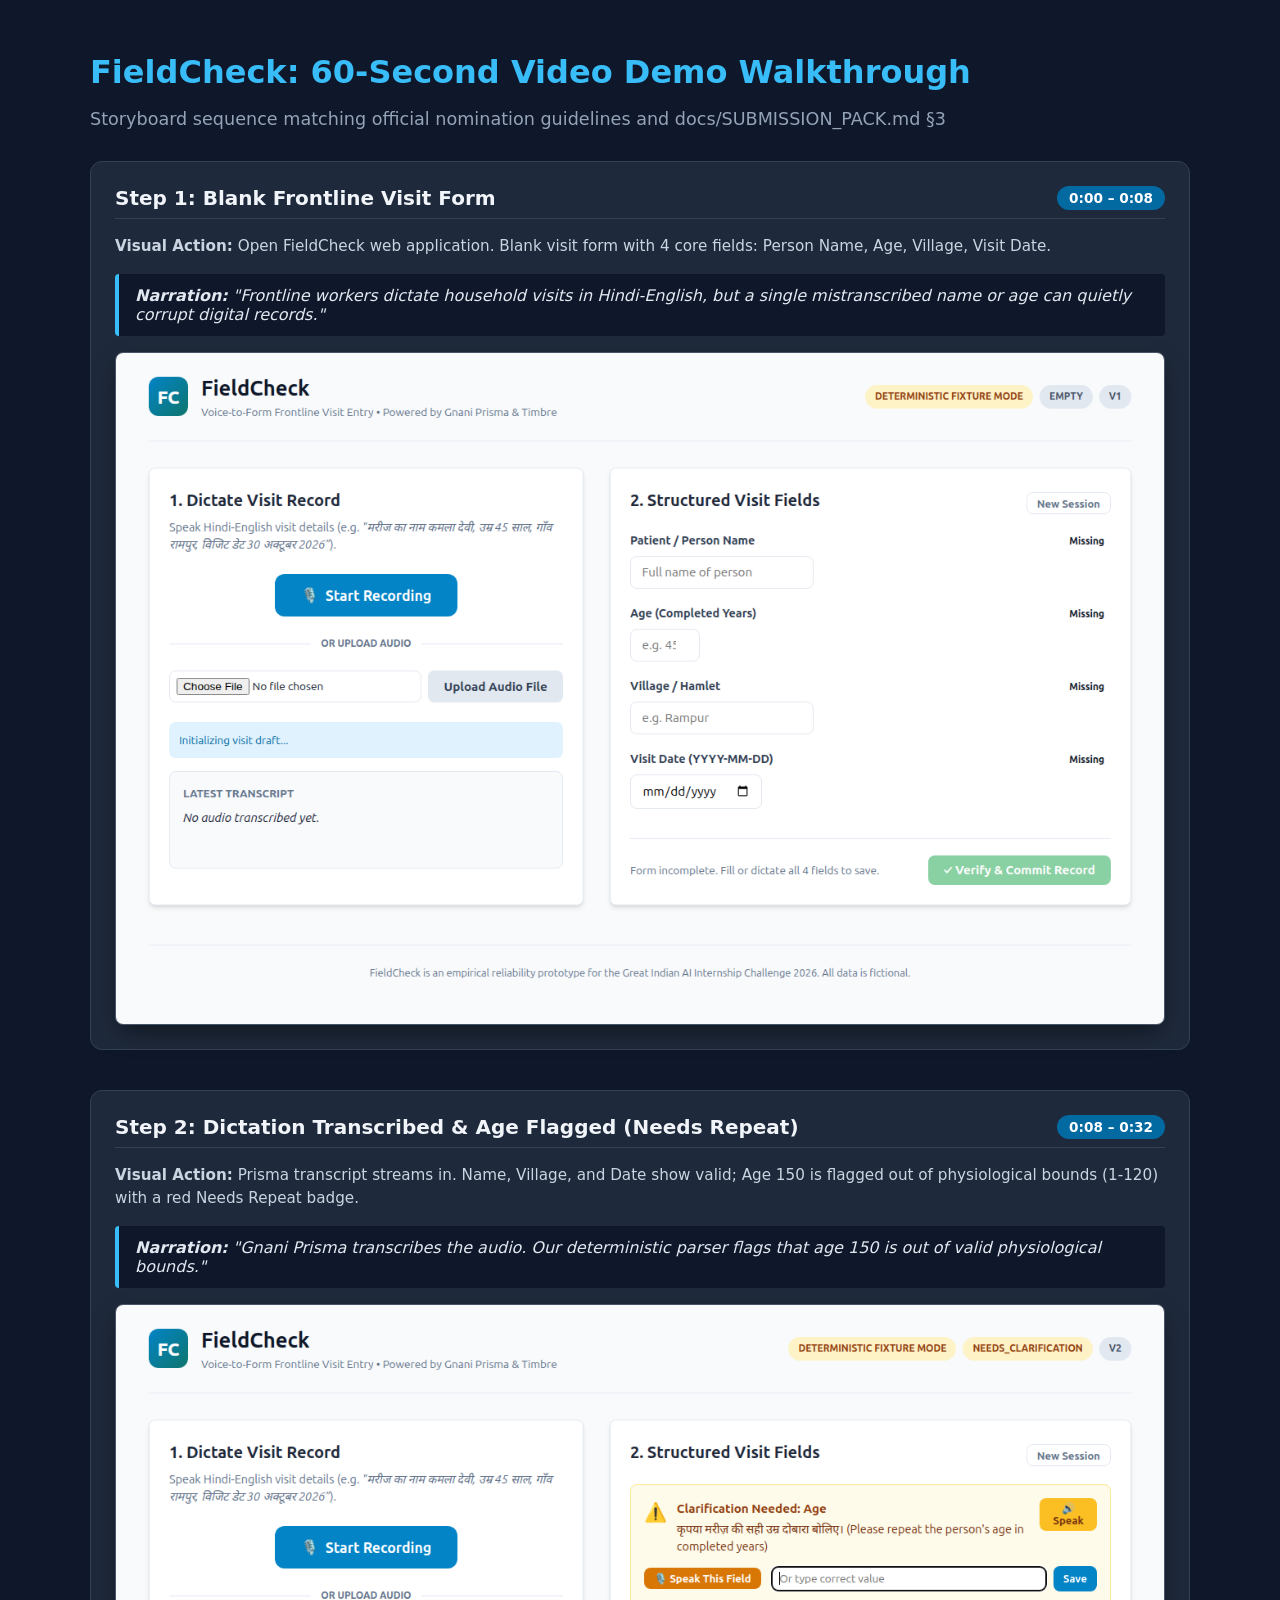
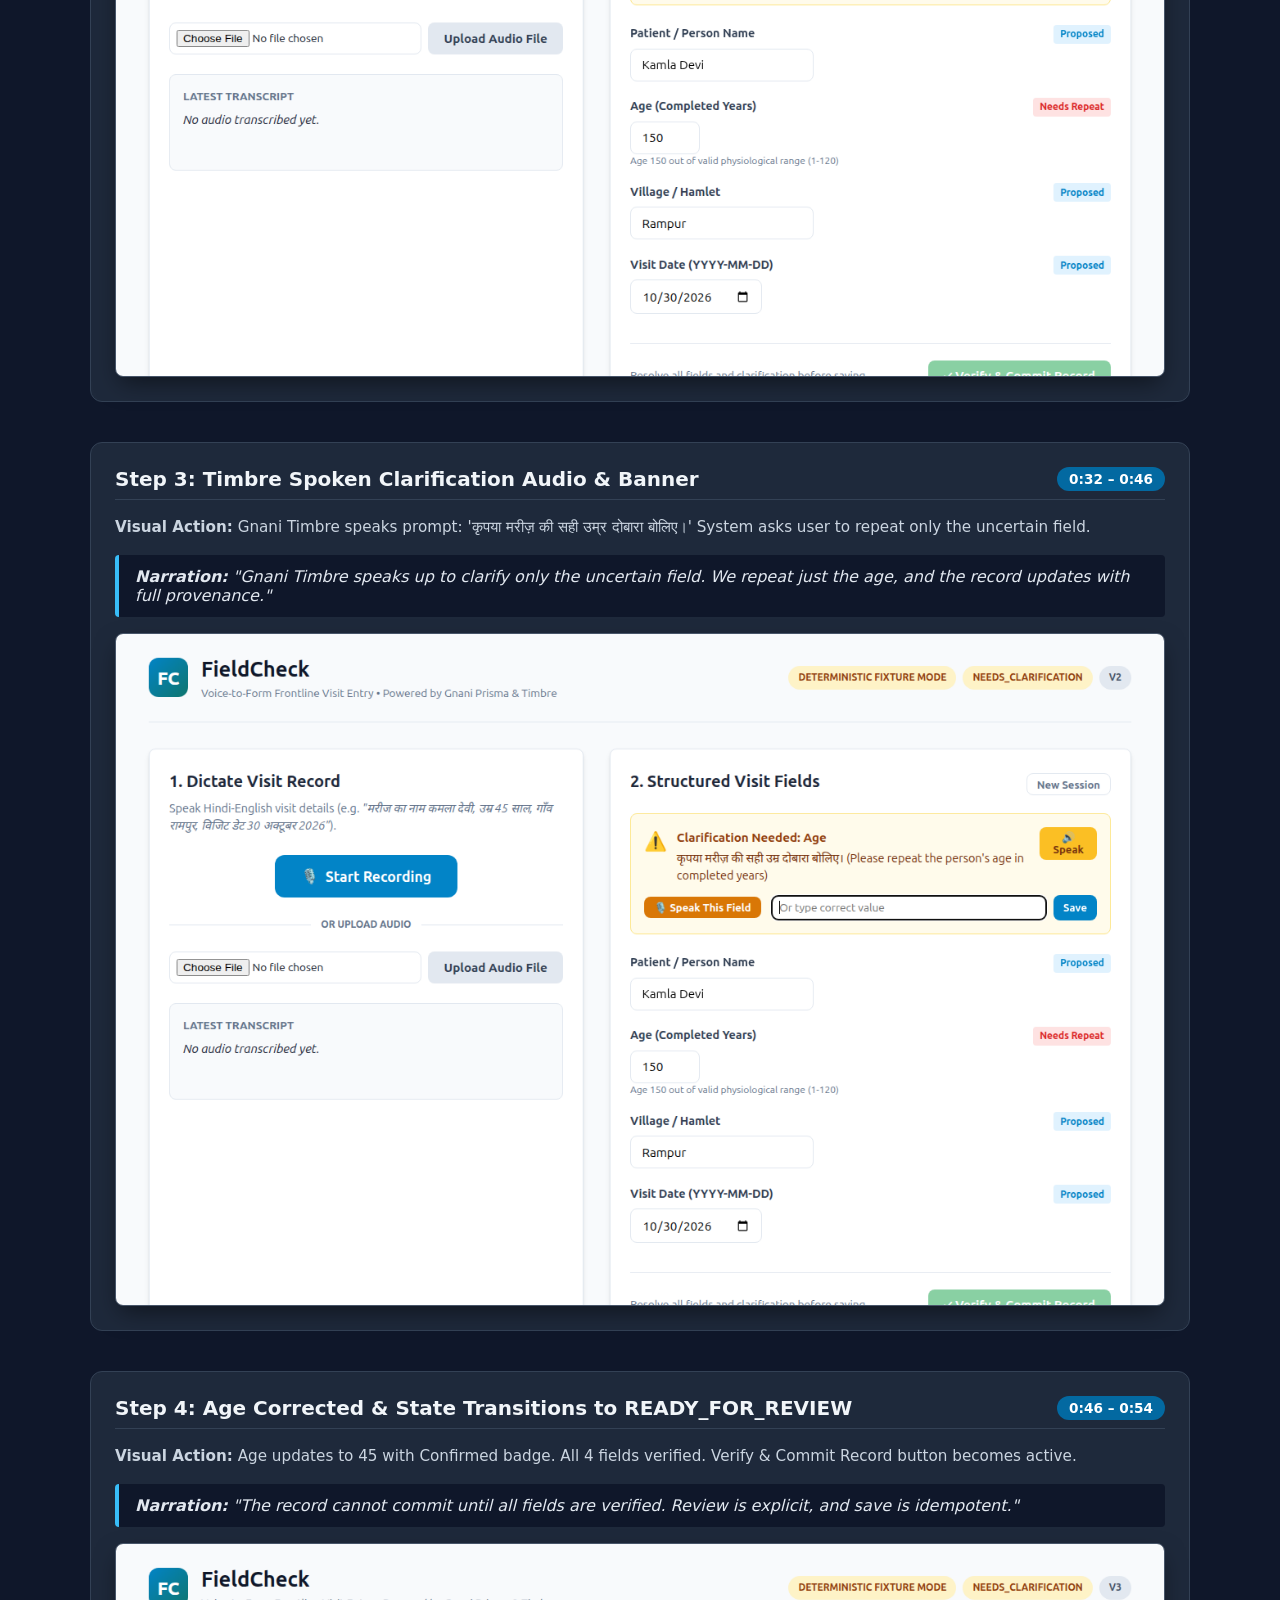
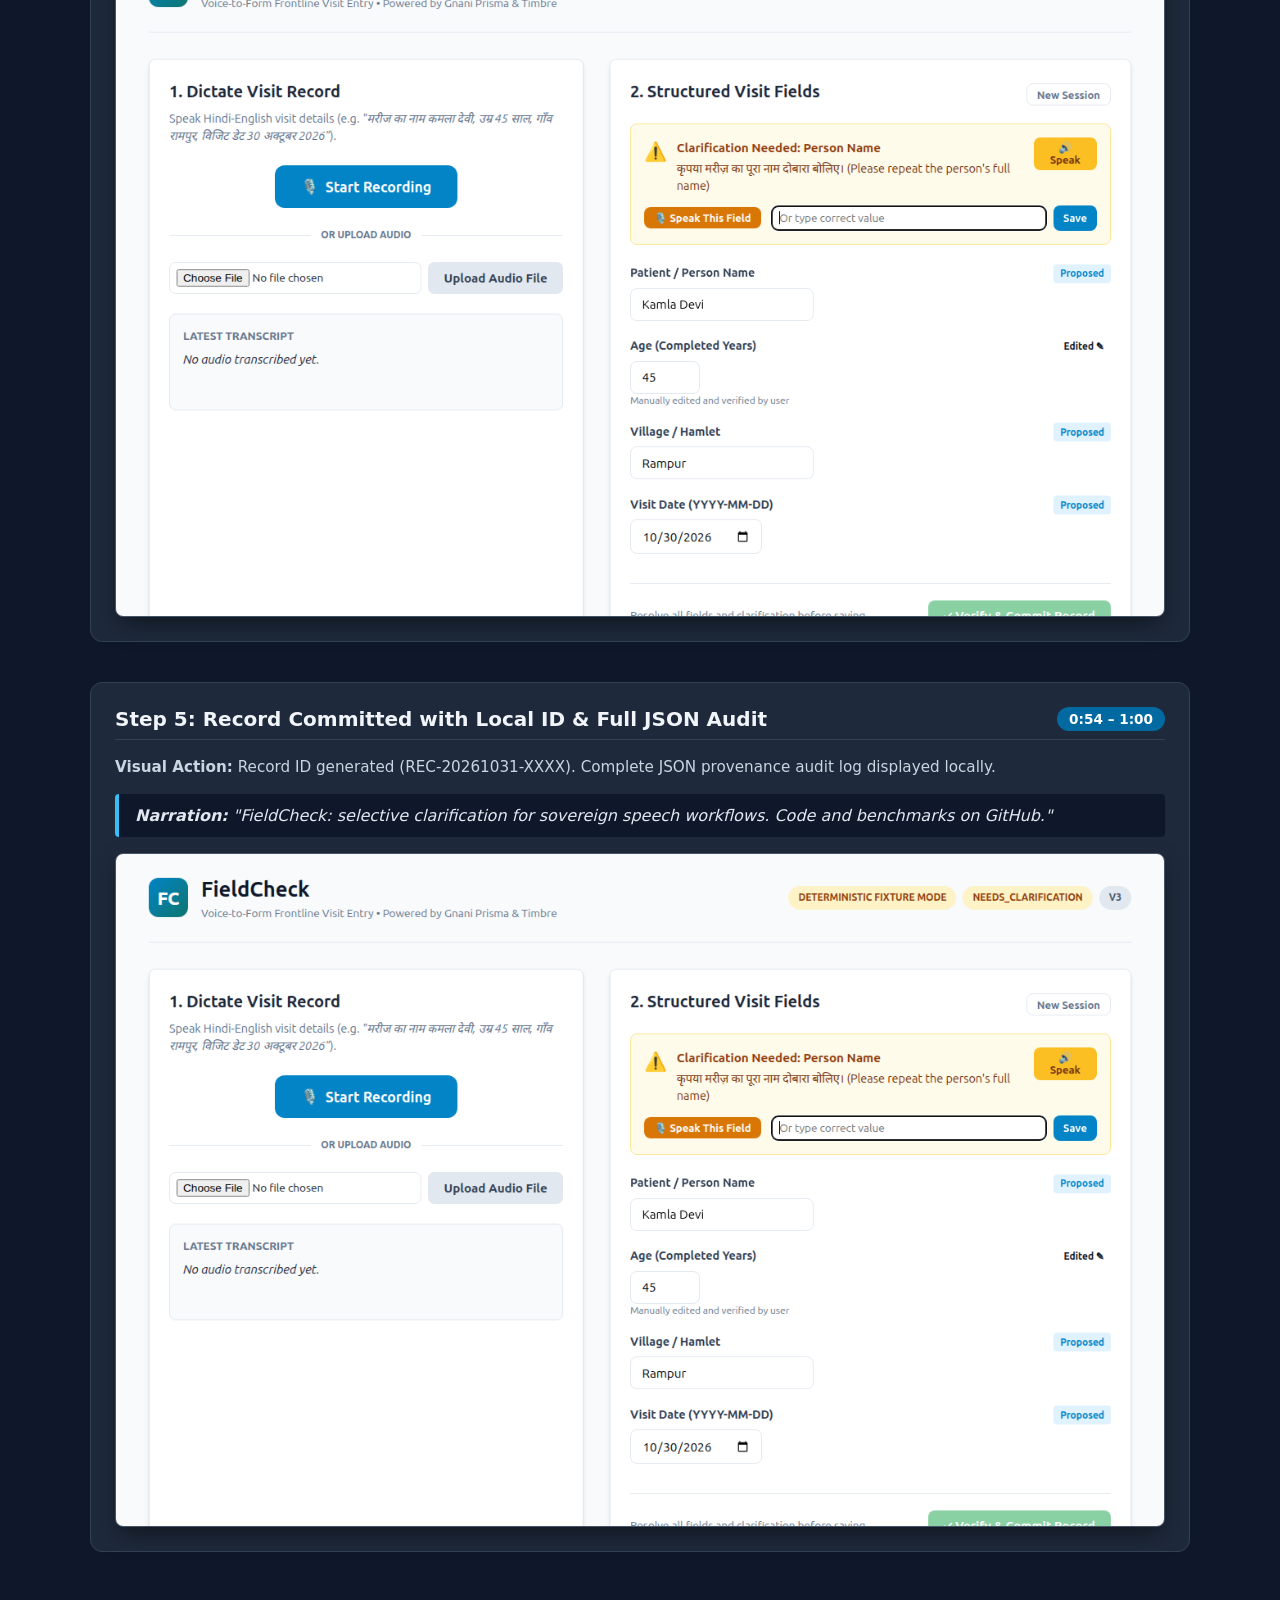
==== artifacts/demo/demo_preview.html @ ba8883f8 "feat(demo): add query parameter draft loading, automated screenshot capture script, and demo preview" ====
<!DOCTYPE html>
<html lang="en">
<head>
  <meta charset="UTF-8">
  <meta name="viewport" content="width=device-width, initial-scale=1.0">
  <title>FieldCheck — 60-Second Demo Storyboard Walkthrough</title>
  <style>
    body { font-family: system-ui, -apple-system, sans-serif; background: #0f172a; color: #f8fafc; margin: 0; padding: 2rem; }
    .container { max-width: 1100px; margin: 0 auto; }
    h1 { color: #38bdf8; margin-bottom: 0.5rem; }
    p.lead { color: #94a3b8; font-size: 1.1rem; margin-bottom: 2rem; }
    .step-card { background: #1e293b; border-radius: 12px; padding: 1.5rem; margin-bottom: 2.5rem; border: 1px solid #334155; }
    .step-header { display: flex; justify-content: space-between; align-items: center; margin-bottom: 1rem; border-bottom: 1px solid #334155; padding-bottom: 0.5rem; }
    .step-title { font-size: 1.25rem; font-weight: 600; color: #f1f5f9; }
    .step-time { background: #0369a1; color: white; padding: 0.25rem 0.75rem; border-radius: 9999px; font-size: 0.85rem; font-weight: bold; }
    .step-desc { color: #cbd5e1; margin-bottom: 1rem; font-size: 0.95rem; line-height: 1.5; }
    .step-narration { background: #0f172a; border-left: 4px solid #38bdf8; padding: 0.75rem 1rem; border-radius: 4px; font-style: italic; color: #e2e8f0; margin-bottom: 1rem; }
    .step-img-wrap { border: 1px solid #475569; border-radius: 8px; overflow: hidden; box-shadow: 0 10px 25px -5px rgba(0,0,0,0.5); }
    .step-img-wrap img { width: 100%; height: auto; display: block; }
  </style>
</head>
<body>
  <div class="container">
    <h1>FieldCheck: 60-Second Video Demo Walkthrough</h1>
    <p class="lead">Storyboard sequence matching official nomination guidelines and docs/SUBMISSION_PACK.md §3</p>

    <div class="step-card">
      <div class="step-header">
        <div class="step-title">Step 1: Blank Frontline Visit Form</div>
        <div class="step-time">0:00 – 0:08</div>
      </div>
      <div class="step-desc"><strong>Visual Action:</strong> Open FieldCheck web application. Blank visit form with 4 core fields: Person Name, Age, Village, Visit Date.</div>
      <div class="step-narration"><strong>Narration:</strong> "Frontline workers dictate household visits in Hindi-English, but a single mistranscribed name or age can quietly corrupt digital records."</div>
      <div class="step-img-wrap">
        <img src="step1_blank_form.png" alt="Step 1: Blank Frontline Visit Form">
      </div>
    </div>

    <div class="step-card">
      <div class="step-header">
        <div class="step-title">Step 2: Dictation Transcribed & Age Flagged (Needs Repeat)</div>
        <div class="step-time">0:08 – 0:32</div>
      </div>
      <div class="step-desc"><strong>Visual Action:</strong> Prisma transcript streams in. Name, Village, and Date show valid; Age 150 is flagged out of physiological bounds (1-120) with a red Needs Repeat badge.</div>
      <div class="step-narration"><strong>Narration:</strong> "Gnani Prisma transcribes the audio. Our deterministic parser flags that age 150 is out of valid physiological bounds."</div>
      <div class="step-img-wrap">
        <img src="step2_dictation_flagged.png" alt="Step 2: Dictation Transcribed & Age Flagged (Needs Repeat)">
      </div>
    </div>

    <div class="step-card">
      <div class="step-header">
        <div class="step-title">Step 3: Timbre Spoken Clarification Audio & Banner</div>
        <div class="step-time">0:32 – 0:46</div>
      </div>
      <div class="step-desc"><strong>Visual Action:</strong> Gnani Timbre speaks prompt: 'कृपया मरीज़ की सही उम्र दोबारा बोलिए।' System asks user to repeat only the uncertain field.</div>
      <div class="step-narration"><strong>Narration:</strong> "Gnani Timbre speaks up to clarify only the uncertain field. We repeat just the age, and the record updates with full provenance."</div>
      <div class="step-img-wrap">
        <img src="step3_clarification_banner.png" alt="Step 3: Timbre Spoken Clarification Audio & Banner">
      </div>
    </div>

    <div class="step-card">
      <div class="step-header">
        <div class="step-title">Step 4: Age Corrected & State Transitions to READY_FOR_REVIEW</div>
        <div class="step-time">0:46 – 0:54</div>
      </div>
      <div class="step-desc"><strong>Visual Action:</strong> Age updates to 45 with Confirmed badge. All 4 fields verified. Verify & Commit Record button becomes active.</div>
      <div class="step-narration"><strong>Narration:</strong> "The record cannot commit until all fields are verified. Review is explicit, and save is idempotent."</div>
      <div class="step-img-wrap">
        <img src="step4_ready_for_review.png" alt="Step 4: Age Corrected & State Transitions to READY_FOR_REVIEW">
      </div>
    </div>

    <div class="step-card">
      <div class="step-header">
        <div class="step-title">Step 5: Record Committed with Local ID & Full JSON Audit</div>
        <div class="step-time">0:54 – 1:00</div>
      </div>
      <div class="step-desc"><strong>Visual Action:</strong> Record ID generated (REC-20261031-XXXX). Complete JSON provenance audit log displayed locally.</div>
      <div class="step-narration"><strong>Narration:</strong> "FieldCheck: selective clarification for sovereign speech workflows. Code and benchmarks on GitHub."</div>
      <div class="step-img-wrap">
        <img src="step5_committed_record.png" alt="Step 5: Record Committed with Local ID & Full JSON Audit">
      </div>
    </div>

  </div>
</body>
</html>
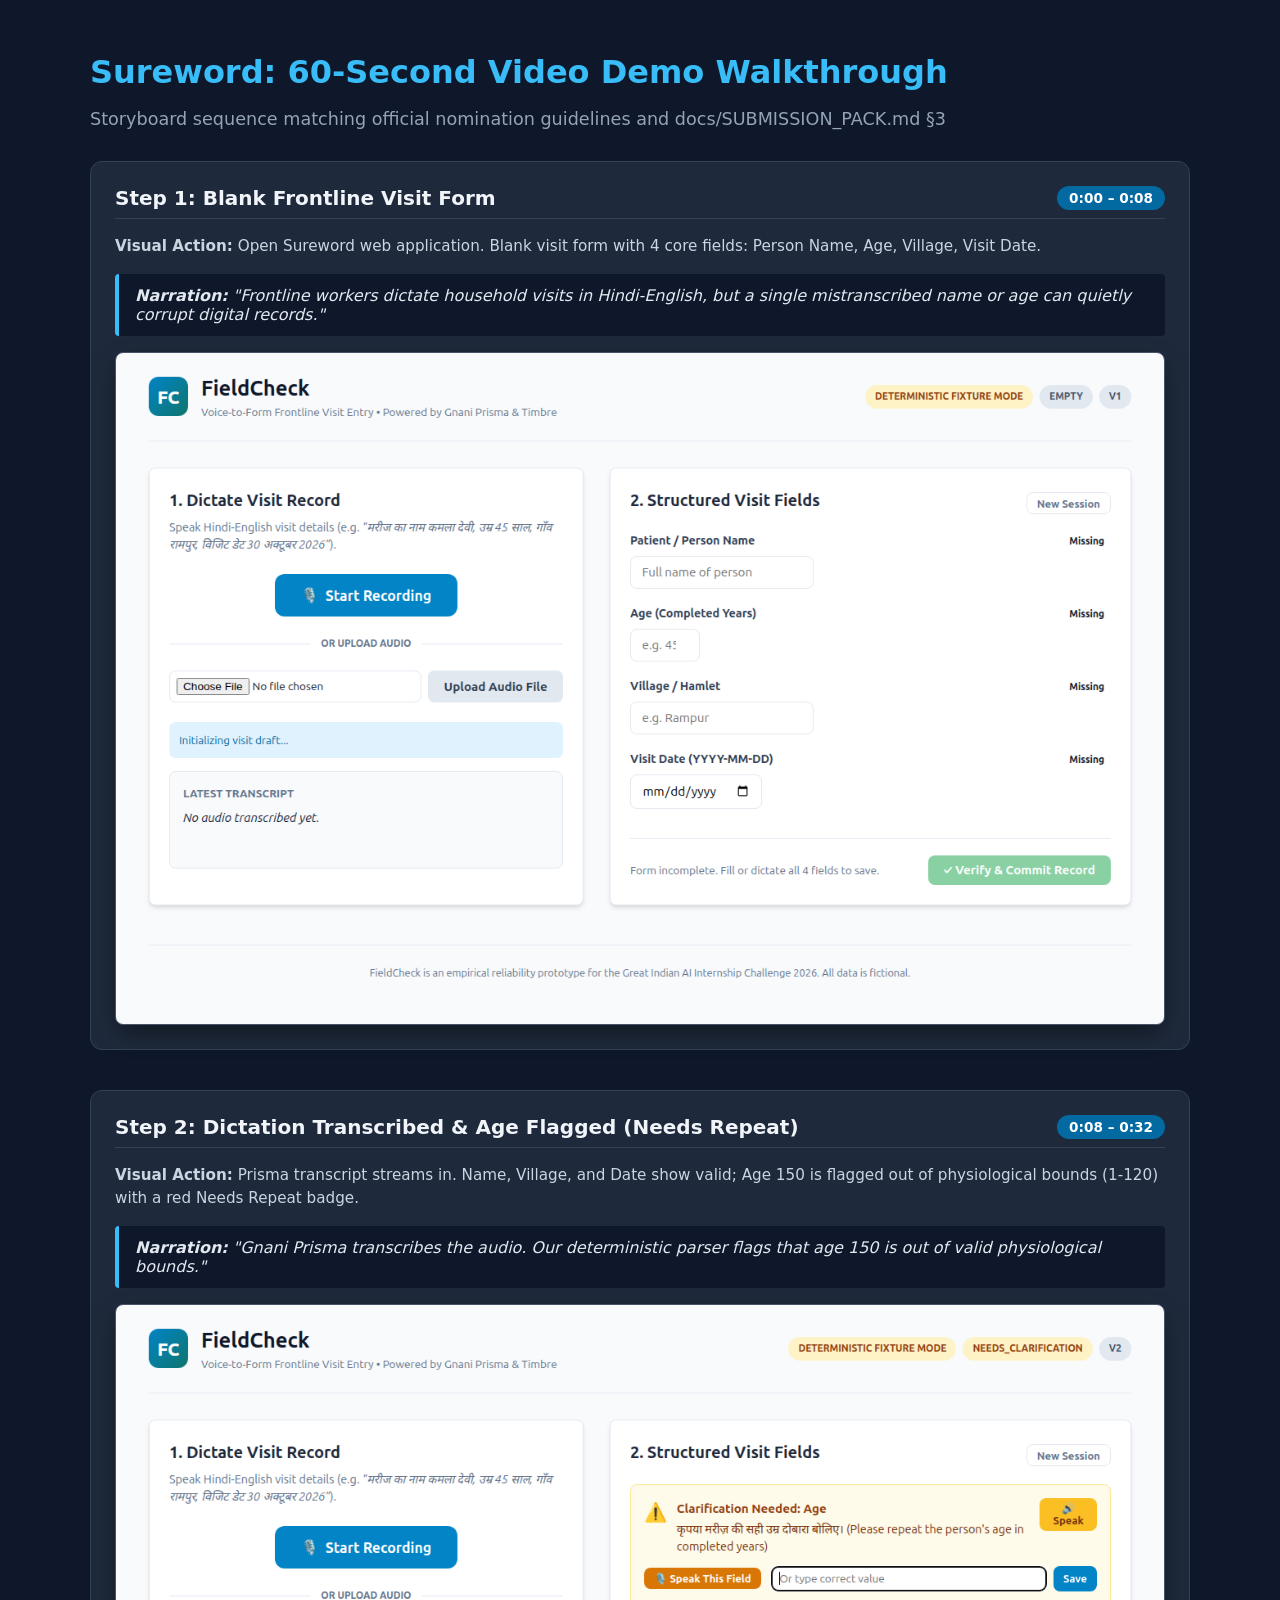
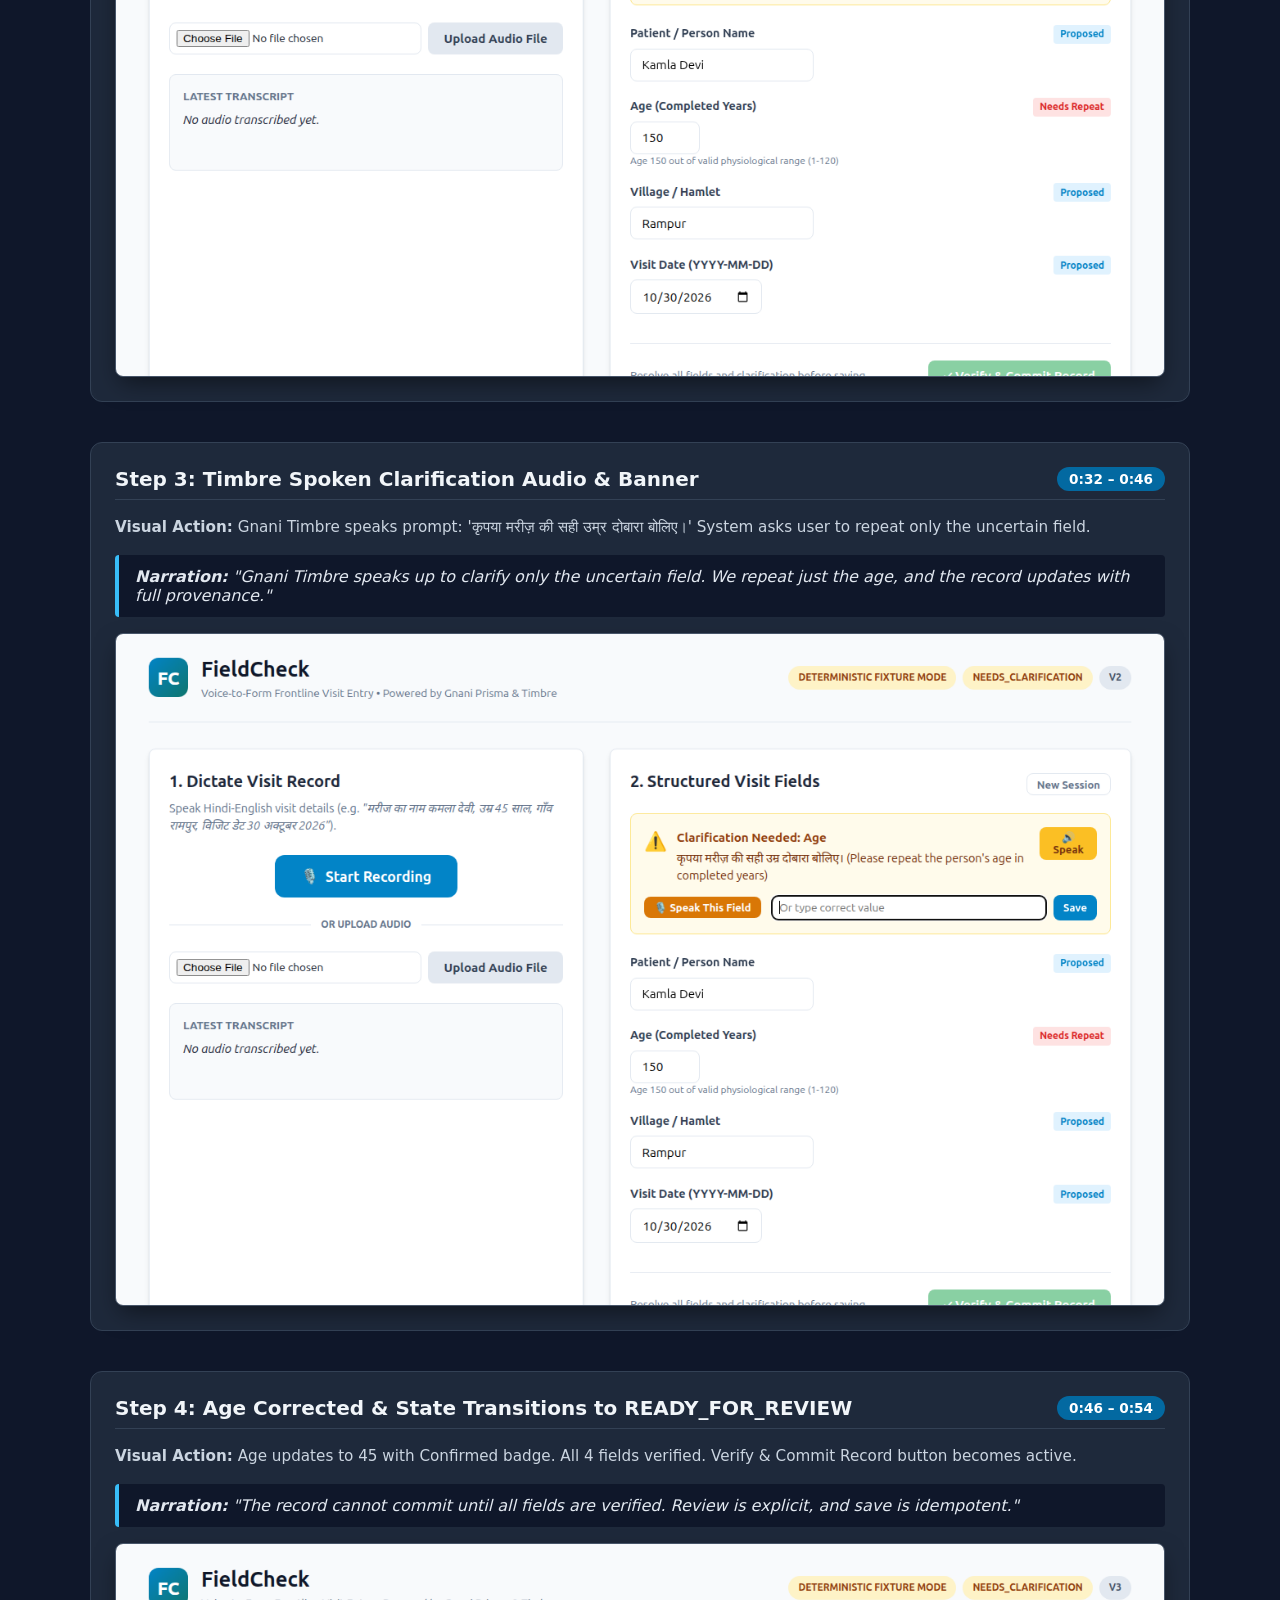
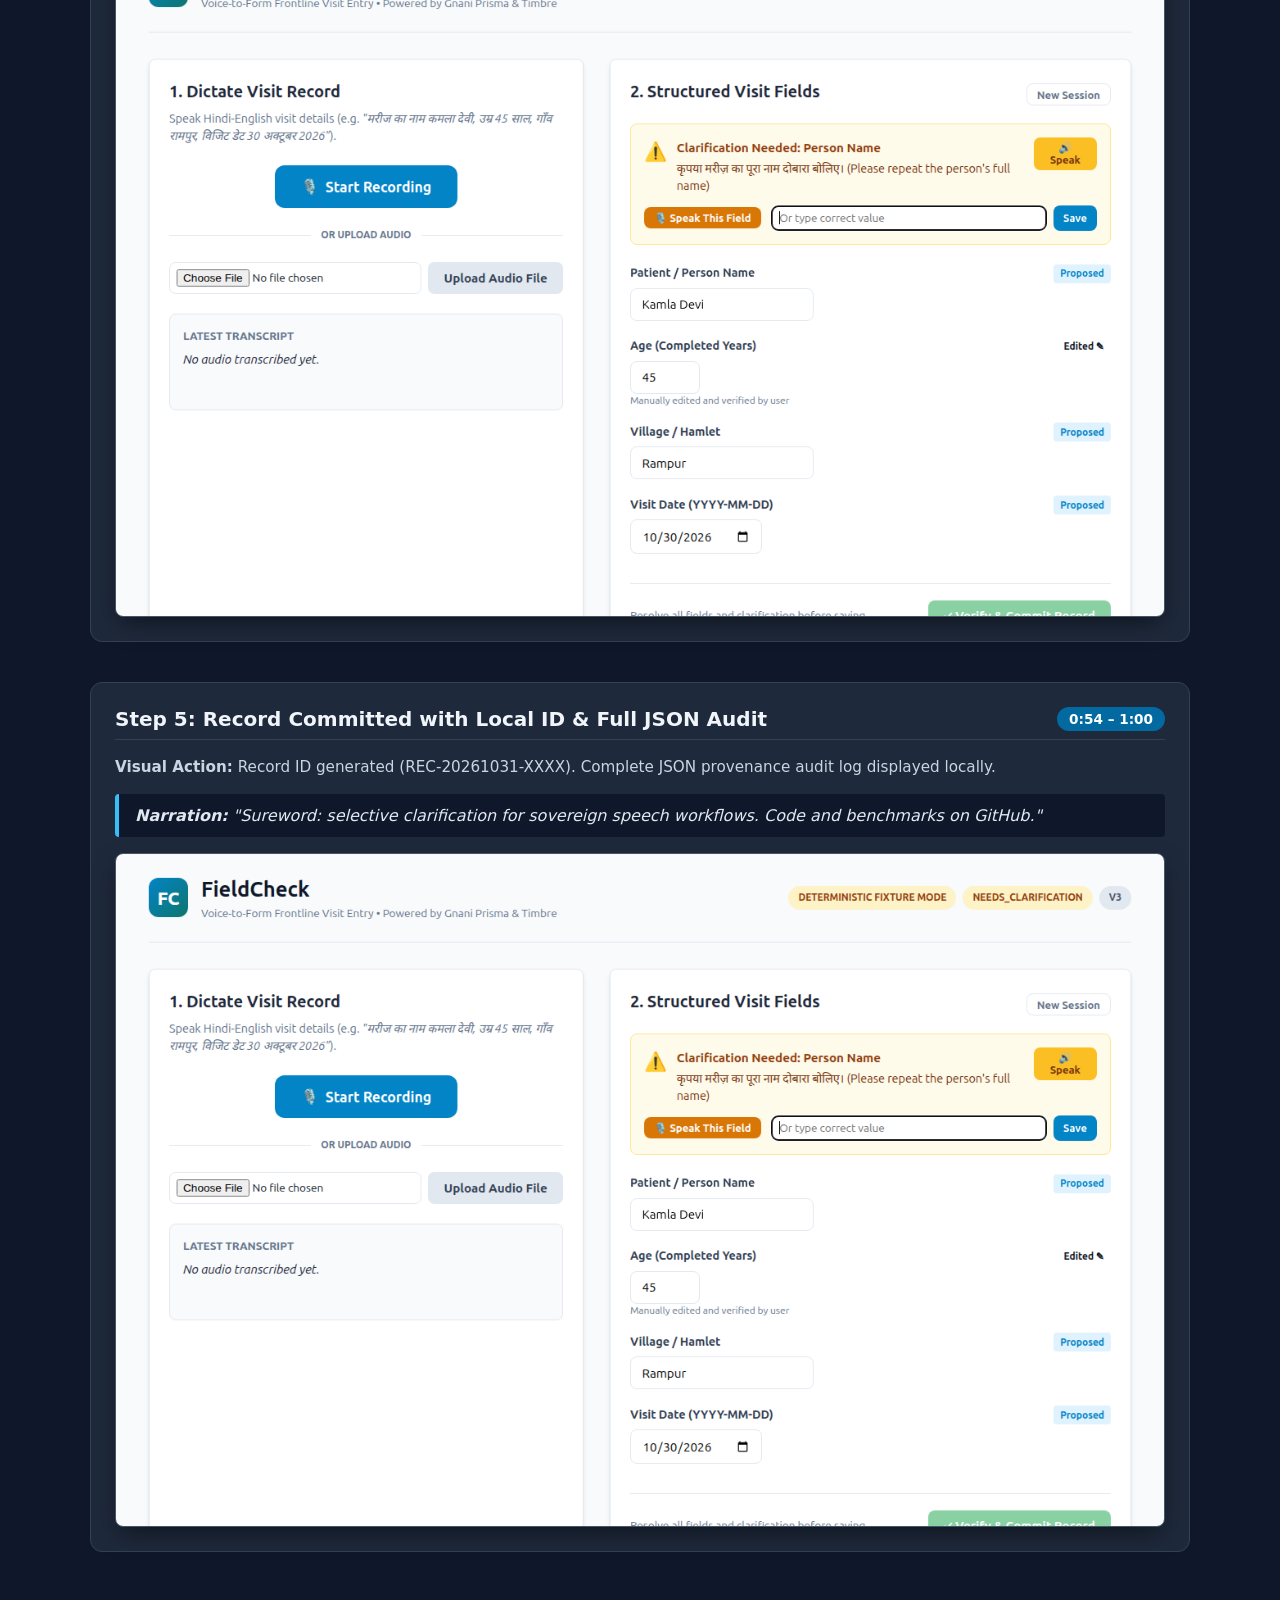
==== commit 007cc2c8: "refactor(branding): migrate project branding from FieldCheck/gnani to Sureword across application, p" ====
--- a/artifacts/demo/demo_preview.html
+++ b/artifacts/demo/demo_preview.html
@@ -3,7 +3,7 @@
 <head>
   <meta charset="UTF-8">
   <meta name="viewport" content="width=device-width, initial-scale=1.0">
-  <title>FieldCheck — 60-Second Demo Storyboard Walkthrough</title>
+  <title>Sureword — 60-Second Demo Storyboard Walkthrough</title>
   <style>
     body { font-family: system-ui, -apple-system, sans-serif; background: #0f172a; color: #f8fafc; margin: 0; padding: 2rem; }
     .container { max-width: 1100px; margin: 0 auto; }
@@ -21,7 +21,7 @@
 </head>
 <body>
   <div class="container">
-    <h1>FieldCheck: 60-Second Video Demo Walkthrough</h1>
+    <h1>Sureword: 60-Second Video Demo Walkthrough</h1>
     <p class="lead">Storyboard sequence matching official nomination guidelines and docs/SUBMISSION_PACK.md §3</p>
 
     <div class="step-card">
@@ -29,7 +29,7 @@
         <div class="step-title">Step 1: Blank Frontline Visit Form</div>
         <div class="step-time">0:00 – 0:08</div>
       </div>
-      <div class="step-desc"><strong>Visual Action:</strong> Open FieldCheck web application. Blank visit form with 4 core fields: Person Name, Age, Village, Visit Date.</div>
+      <div class="step-desc"><strong>Visual Action:</strong> Open Sureword web application. Blank visit form with 4 core fields: Person Name, Age, Village, Visit Date.</div>
       <div class="step-narration"><strong>Narration:</strong> "Frontline workers dictate household visits in Hindi-English, but a single mistranscribed name or age can quietly corrupt digital records."</div>
       <div class="step-img-wrap">
         <img src="step1_blank_form.png" alt="Step 1: Blank Frontline Visit Form">
@@ -78,7 +78,7 @@
         <div class="step-time">0:54 – 1:00</div>
       </div>
       <div class="step-desc"><strong>Visual Action:</strong> Record ID generated (REC-20261031-XXXX). Complete JSON provenance audit log displayed locally.</div>
-      <div class="step-narration"><strong>Narration:</strong> "FieldCheck: selective clarification for sovereign speech workflows. Code and benchmarks on GitHub."</div>
+      <div class="step-narration"><strong>Narration:</strong> "Sureword: selective clarification for sovereign speech workflows. Code and benchmarks on GitHub."</div>
       <div class="step-img-wrap">
         <img src="step5_committed_record.png" alt="Step 5: Record Committed with Local ID & Full JSON Audit">
       </div>
